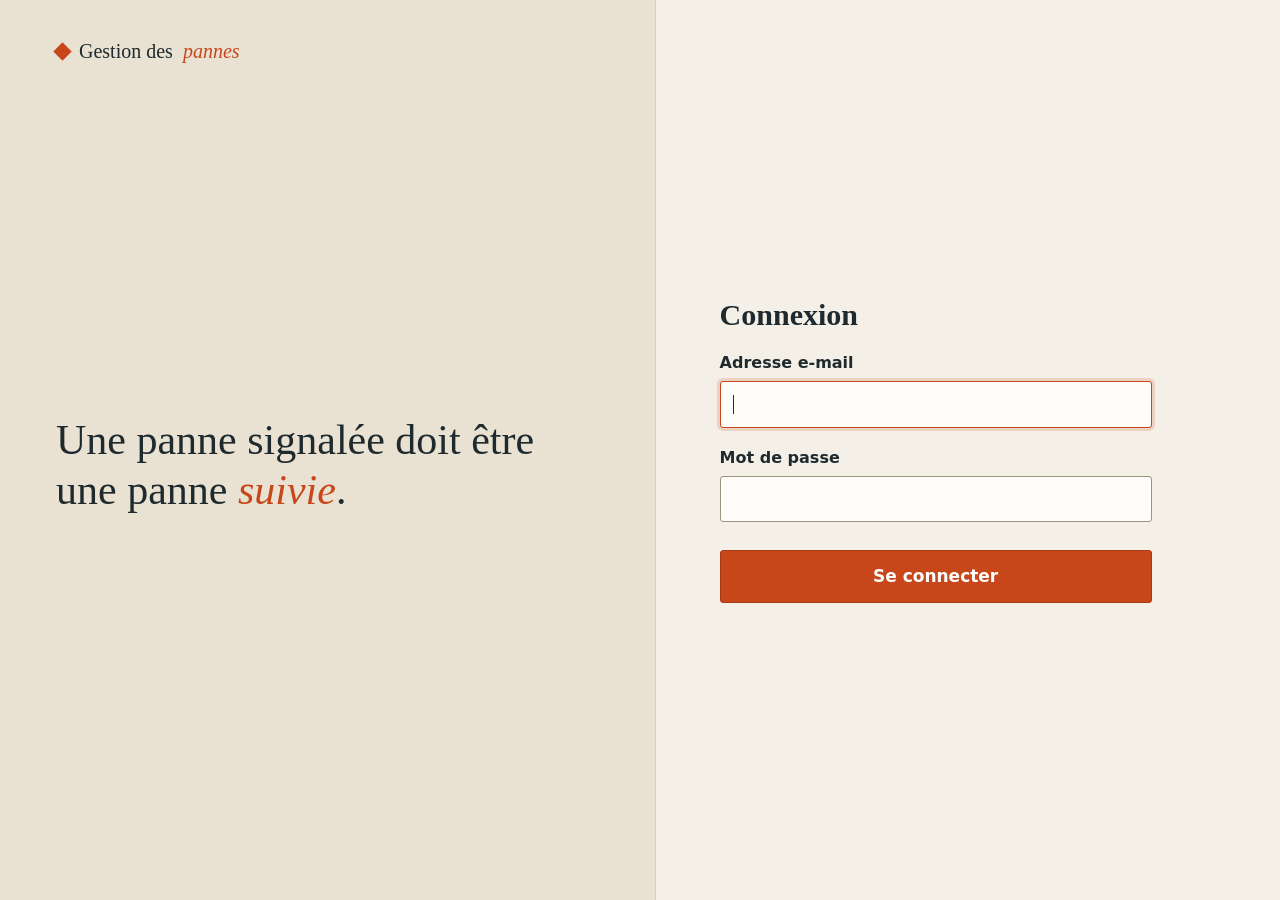
==== src/main/resources/static/detail.html @ f785fe96 "adaugare de probleme + sincronizare cu bd + filte + detalii + prise en charge" ====
<!DOCTYPE html>
<html lang="fr">
<head>
    <meta charset="UTF-8">
    <meta name="viewport" content="width=device-width, initial-scale=1">
    <title>Détail d'une panne - Gestion des pannes</title>
    <link rel="stylesheet" href="css/style.css">
</head>
<body>
<div id="contenu">
    <p class="retour"><a href="liste.html">← Retour à la liste</a></p>
    <div id="alerte" class="alerte" hidden></div>
    <div id="fiche"></div>
</div>

<script src="js/app.js"></script>
<script>
    (async () => {
        const utilisateur = await exigerConnexion();
        if (!utilisateur) return;

        // La mise en page recrée la page : on cherche les éléments APRÈS cet appel.
        afficherMiseEnPage(utilisateur, "liste");

        const id = new URLSearchParams(window.location.search).get("id");
        const alerte = document.getElementById("alerte");
        const fiche = document.getElementById("fiche");

        function montrer(message, succes) {
            alerte.textContent = message;
            alerte.classList.toggle("succes", !!succes);
            alerte.hidden = false;
            window.scrollTo(0, 0);
        }

        function zoneActions(d) {
            if (d.peutPrendreEnCharge) {
                return `<div class="zone-action">
                                <button type="button" id="bouton-prise">Prendre en charge</button>
                            </div>`;
            }
            if (d.peutResoudre) {
                return `<div class="zone-action">
                                <label for="commentaire">Qu'avez-vous fait pour résoudre cette panne ?</label>
                                <textarea id="commentaire"></textarea>
                                <button type="button" id="bouton-resolution">Marquer comme résolue</button>
                                <div id="confirmation" class="confirmation" hidden>
                                    <p>Confirmez-vous que cette panne est bien résolue ? Cette action est définitive.</p>
                                    <button type="button" id="bouton-confirmer">Oui, elle est résolue</button>
                                    <button type="button" class="secondaire" id="bouton-annuler">Annuler</button>
                                </div>
                            </div>`;
            }
            return "";
        }

        function afficher(d) {
            const p = d.panne;
            const historique = d.interventions.map(i => `
                    <li>
                        <div class="quand">${formaterDateHeure(i.date)}</div>
                        <div><span class="quoi">${echapper(i.actionLibelle)}</span> · ${echapper(i.auteur)}</div>
                        ${i.commentaire ? `<p class="commentaire">${echapper(i.commentaire)}</p>` : ""}
                    </li>`).join("");

            fiche.innerHTML = `
                    <h1>${echapper(p.titre)}</h1>
                    <dl class="infos">
                        <dt>Statut</dt>
                        <dd><span class="statut ${classeStatut(p.statut)}">${echapper(p.statutLibelle)}</span></dd>
                        <dt>Priorité</dt>
                        <dd class="${p.priorite === "HAUTE" ? "priorite-haute" : ""}">${echapper(p.prioriteLibelle)}</dd>
                        <dt>Catégorie</dt><dd>${echapper(p.categorieLibelle)}</dd>
                        <dt>Lieu</dt><dd>${echapper(p.lieu)}</dd>
                        <dt>Signalée par</dt>
                        <dd>${echapper(p.signaleur)}, le ${formaterDateHeure(p.dateSignalement)}</dd>
                        ${p.responsable ? `<dt>Responsable</dt><dd>${echapper(p.responsable)}</dd>` : ""}
                        ${p.dateResolution ? `<dt>Résolue le</dt><dd>${formaterDateHeure(p.dateResolution)}</dd>` : ""}
                    </dl>

                    <h2>Description</h2>
                    <p class="description">${echapper(p.description)}</p>

                    ${zoneActions(d)}

                    <h2>Historique des interventions</h2>
                    <ol class="historique">${historique}</ol>`;

            document.getElementById("bouton-prise")?.addEventListener("click", () =>
                agir(`/api/pannes/${id}/prise-en-charge`, null, "La panne est maintenant prise en charge par vous."));

            document.getElementById("bouton-resolution")?.addEventListener("click", () =>
                agir(`/api/pannes/${id}/resolution`,
                    { commentaire: document.getElementById("commentaire").value },
                    "La panne est marquée comme résolue."));
            document.getElementById("bouton-prise")?.addEventListener("click", () =>
                agir(`/api/pannes/${id}/prise-en-charge`, null, "La panne est maintenant prise en charge par vous."));

            const boutonResolution = document.getElementById("bouton-resolution");
            if (boutonResolution) {
                const confirmation = document.getElementById("confirmation");
                const ouvrir = () => { boutonResolution.hidden = true; confirmation.hidden = false; };
                const fermer = () => { boutonResolution.hidden = false; confirmation.hidden = true; };

                boutonResolution.addEventListener("click", ouvrir);
                document.getElementById("bouton-annuler").addEventListener("click", fermer);
                document.getElementById("bouton-confirmer").addEventListener("click", () =>
                    agir(`/api/pannes/${id}/resolution`,
                        { commentaire: document.getElementById("commentaire").value },
                        "La panne est marquée comme résolue.",
                        fermer));
            }
        }

        async function charger() {
            try {
                afficher(await api("/api/pannes/" + encodeURIComponent(id)));
            } catch (e) {
                montrer(e.message, false);
            }
        }

        // Envoie une action ; en cas de refus (409, 403...), affiche le message
        // du serveur puis recharge la page pour montrer l'état réel de la panne.
        async function agir(url, corps, messageSucces, apresRefusDeSaisie) {
            alerte.hidden = true;
            try {
                afficher(await api(url, { method: "POST", corps: corps || {} }));
                montrer(messageSucces, true);
            } catch (e) {
                const detail = Object.values(e.erreurs || {})[0];
                montrer(detail || e.message, false);
                if (e.statut === 400) {
                    if (apresRefusDeSaisie) apresRefusDeSaisie();
                } else {
                    await charger();
                }
            }
        }

        if (!id) {
            montrer("Aucune panne sélectionnée.", false);
            return;
        }
        charger();
    })();
</script>
</body>
</html>
---- src/main/resources/static/css/style.css ----
/* Gestion des pannes - feuille de style
   Idée : un carnet d'atelier. Papier chaud, encre foncée, un orange de
   signalisation pour tout ce qui demande l'attention. */

:root {
    --papier: #f4f0e8;
    --papier-fonce: #ebe5d8;
    --blanc: #fffdf9;
    --encre: #1f2a2e;
    --doux: #3b464a;
    --trait: #d8d1c2;
    --signal: #c8471a;
    --signal-fonce: #a63a14;
    --vert: #2f6b45;
    --ambre: #b7791f;
    --erreur: #a4262c;
    --titres: Georgia, "Times New Roman", serif;
    --texte: "Segoe UI", system-ui, Arial, sans-serif;
}

* { box-sizing: border-box; }

body {
    margin: 0;
    font-family: var(--texte);
    font-size: 16px;
    line-height: 1.55;
    color: var(--encre);
    background: var(--papier);
}

a { color: var(--encre); text-decoration-color: var(--signal); text-underline-offset: 3px; }
a:hover { color: var(--signal-fonce); }

/* ---------- marque ---------- */
.nom { font-family: var(--titres); font-size: 20px; display: flex; align-items: center; gap: 10px; }
.nom em { color: inherit; font-style: italic; }
.marque {
    width: 13px; height: 13px;
    background: var(--signal);
    transform: rotate(45deg);
    flex-shrink: 0;
}

/* ---------- barre du haut ---------- */
.barre-haut {
    background: #e9e2d3;
    color: var(--encre);
    height: 58px;
    padding: 0 26px;
    display: flex;
    align-items: center;
    justify-content: space-between;
    border-bottom: 1px solid var(--trait);
}
.barre-haut .nom em { color: var(--signal); }
.barre-haut .compte { font-size: 15px; }
.barre-haut .compte .role { color: inherit; }
.barre-haut .compte button {
    background: transparent;
    border: 1px solid var(--encre);
    color: var(--encre);
    padding: 4px 12px;
    margin-left: 14px;
    border-radius: 3px;
    font: inherit;
    font-size: 14px;
    cursor: pointer;
}
.barre-haut .compte button:hover { background: var(--encre); color: var(--papier); }

/* ---------- menu + contenu ---------- */
.conteneur { display: flex; min-height: calc(100vh - 58px); }

.menu {
    width: 240px;
    flex-shrink: 0;
    padding: 30px 0;
    border-right: 1px solid var(--trait);
}
.menu a {
    display: block;
    padding: 11px 26px;
    font-size: 17px;
    text-decoration: none;
    border-left: 4px solid transparent;
}
.menu a:hover { background: var(--papier-fonce); color: var(--encre); }
.menu a.actif {
    border-left-color: var(--signal);
    background: var(--papier-fonce);
    font-weight: 600;
}

main.contenu { flex: 1; padding: 34px 48px; max-width: 1020px; }

h1 {
    font-family: var(--titres);
    font-size: 30px;
    font-weight: 700;
    line-height: 1.2;
    margin: 0 0 6px;
}
h2 { font-family: var(--titres); font-size: 20px; margin: 28px 0 8px; }
.sous-titre { margin: 0 0 26px; color: var(--doux); font-size: 17px; max-width: 56ch; }

/* ---------- formulaires ---------- */
label { display: block; margin: 18px 0 5px; font-weight: 600; }

input, select, textarea {
    width: 100%;
    padding: 10px 12px;
    border: 1.5px solid #9b9480;
    border-radius: 3px;
    background: var(--blanc);
    font: inherit;
    color: var(--encre);
}
input:focus, select:focus, textarea:focus {
    outline: none;
    border-color: var(--signal);
    box-shadow: 0 0 0 3px rgba(200, 71, 26, .18);
}
.champ-erreur input, .champ-erreur select, .champ-erreur textarea { border-color: var(--erreur); }
.message-champ { color: var(--erreur); font-size: 14px; margin-top: 4px; }

button, .bouton {
    display: inline-block;
    background: var(--signal);
    color: #fff;
    border: 1.5px solid var(--signal-fonce);
    border-radius: 3px;
    padding: 10px 22px;
    font: inherit;
    font-weight: 600;
    cursor: pointer;
    text-decoration: none;
}
button:hover, .bouton:hover { background: var(--signal-fonce); color: #fff; }
.bouton.secondaire, button.secondaire {
    background: transparent;
    color: var(--encre);
    border-color: var(--encre);
}
.bouton.secondaire:hover, button.secondaire:hover { background: var(--encre); color: var(--papier); }

.alerte {
    background: var(--blanc);
    border: 1px solid var(--trait);
    border-left: 5px solid var(--erreur);
    padding: 11px 16px;
    margin: 16px 0;
}
.alerte.succes { border-left-color: var(--vert); }

/* ---------- tableaux ---------- */
table { width: 100%; border-collapse: collapse; background: var(--blanc); }
th, td { padding: 11px 14px; border-bottom: 1px solid var(--trait); text-align: left; }
th {
    font-size: 13px;
    text-transform: uppercase;
    letter-spacing: .06em;
    color: var(--doux);
    background: var(--papier-fonce);
    border-bottom: 2px solid #c9c1ae;
}
tbody tr:hover { background: #faf6ee; }

/* ---------- statuts : un point de couleur + le mot ---------- */
.statut::before {
    content: "";
    display: inline-block;
    width: 9px; height: 9px;
    border-radius: 50%;
    margin-right: 8px;
    background: var(--doux);
}
.statut-new::before { background: var(--signal); }
.statut-in-progress::before { background: var(--ambre); }
.statut-done::before { background: var(--vert); }

/* ---------- accueil : liste d'actions ---------- */
.actions { border-top: 1px solid var(--trait); max-width: 640px; margin-top: 24px; }
.actions a {
    display: flex;
    justify-content: space-between;
    align-items: center;
    gap: 20px;
    padding: 20px 4px;
    border-bottom: 1px solid var(--trait);
    text-decoration: none;
}
.actions a strong { font-family: var(--titres); font-size: 21px; font-weight: 700; }
.actions a::after { content: "\2192"; color: var(--signal); font-size: 22px; transition: transform .15s; }
.actions a:hover { background: var(--papier-fonce); }
.actions a:hover::after { transform: translateX(5px); }

/* ---------- page de connexion ---------- */
.login { display: grid; grid-template-columns: 1.05fr 1fr; min-height: 100vh; }

/* panneau de gauche : presque la couleur du papier, à peine plus chaud */
.login .gauche {
    background: #e9e2d3;
    color: var(--encre);
    padding: 36px 56px;
    display: flex;
    flex-direction: column;
    border-right: 1px solid var(--trait);
}
.login .gauche .nom em { color: var(--signal); }
.login .gauche .phrase { margin: auto 0; }
.login .gauche blockquote {
    margin: 0;
    font-family: var(--titres);
    font-size: 42px;
    line-height: 1.18;
    max-width: 14em;
}
.login .gauche blockquote em { color: var(--signal); }

.login .droite { padding: 80px 64px; max-width: 560px; align-self: center; width: 100%; }
.login .droite h1 { margin-bottom: 14px; }
.login .droite button[type=submit] { margin-top: 24px; width: 100%; padding: 12px; font-size: 17px; }

@media (max-width: 860px) {
    .login { grid-template-columns: 1fr; }
    .login .gauche { padding: 24px 28px 34px; gap: 40px; }
    .login .gauche blockquote { font-size: 30px; }
    .login .droite { padding: 34px 28px; }
    .menu { width: 180px; }
    main.contenu { padding: 24px; }
}

/* ---------- formulaire de signalement ---------- */
.formulaire-page { max-width: 640px; }
.formulaire-page textarea { min-height: 140px; resize: vertical; }
.deux-colonnes { display: grid; grid-template-columns: 1fr 1fr; gap: 22px; }
.boutons { margin-top: 28px; display: flex; align-items: center; gap: 12px; }

/* ---------- liste des pannes ---------- */
.filtres {
    display: grid;
    grid-template-columns: 2fr 1fr 1fr 1fr auto;
    gap: 14px;
    align-items: end;
    margin: 22px 0 18px;
}
.filtres label { margin: 0 0 4px; }
.filtres .boutons { margin: 0; }
.resultat { margin: 0 0 10px; font-weight: 600; }
.tableau { overflow-x: auto; }
.tableau a { font-weight: 600; }
.priorite-haute { color: var(--signal-fonce); font-weight: 600; }
.vide { padding: 22px 4px; }

@media (max-width: 980px) {
    .filtres { grid-template-columns: 1fr 1fr; }
}
/* ---------- détail d'une panne ---------- */
.retour { margin: 0 0 14px; }
.infos {
    display: grid;
    grid-template-columns: 150px 1fr;
    gap: 8px 20px;
    margin: 18px 0 6px;
}
.infos dt { font-weight: 600; }
.infos dd { margin: 0; }
.description { white-space: pre-wrap; max-width: 62ch; margin: 0; }

.zone-action { border-top: 1px solid var(--trait); margin-top: 30px; padding-top: 4px; max-width: 520px; }
.zone-action textarea { min-height: 90px; resize: vertical; }
.zone-action button { margin-top: 14px; }

.historique {
    list-style: none;
    margin: 12px 0 0 6px;
    padding: 0;
    border-left: 2px solid var(--trait);
}
.historique li { position: relative; padding: 0 0 18px 20px; }
.historique li::before {
    content: "";
    position: absolute;
    left: -7px; top: 7px;
    width: 12px; height: 12px;
    background: var(--signal);
    transform: rotate(45deg);
}
.historique .quand { font-size: 14px; }
.historique .quoi { font-weight: 600; }
.historique .commentaire { margin: 4px 0 0; white-space: pre-wrap; }
/* L'attribut hidden doit toujours gagner, même sur les boutons */
[hidden] { display: none !important; }

.confirmation {
    border-left: 4px solid var(--signal);
    background: var(--blanc);
    padding: 12px 16px;
    margin-top: 14px;
}
.confirmation p { margin: 0 0 12px; font-weight: 600; }
.confirmation button { margin: 0 10px 0 0; }
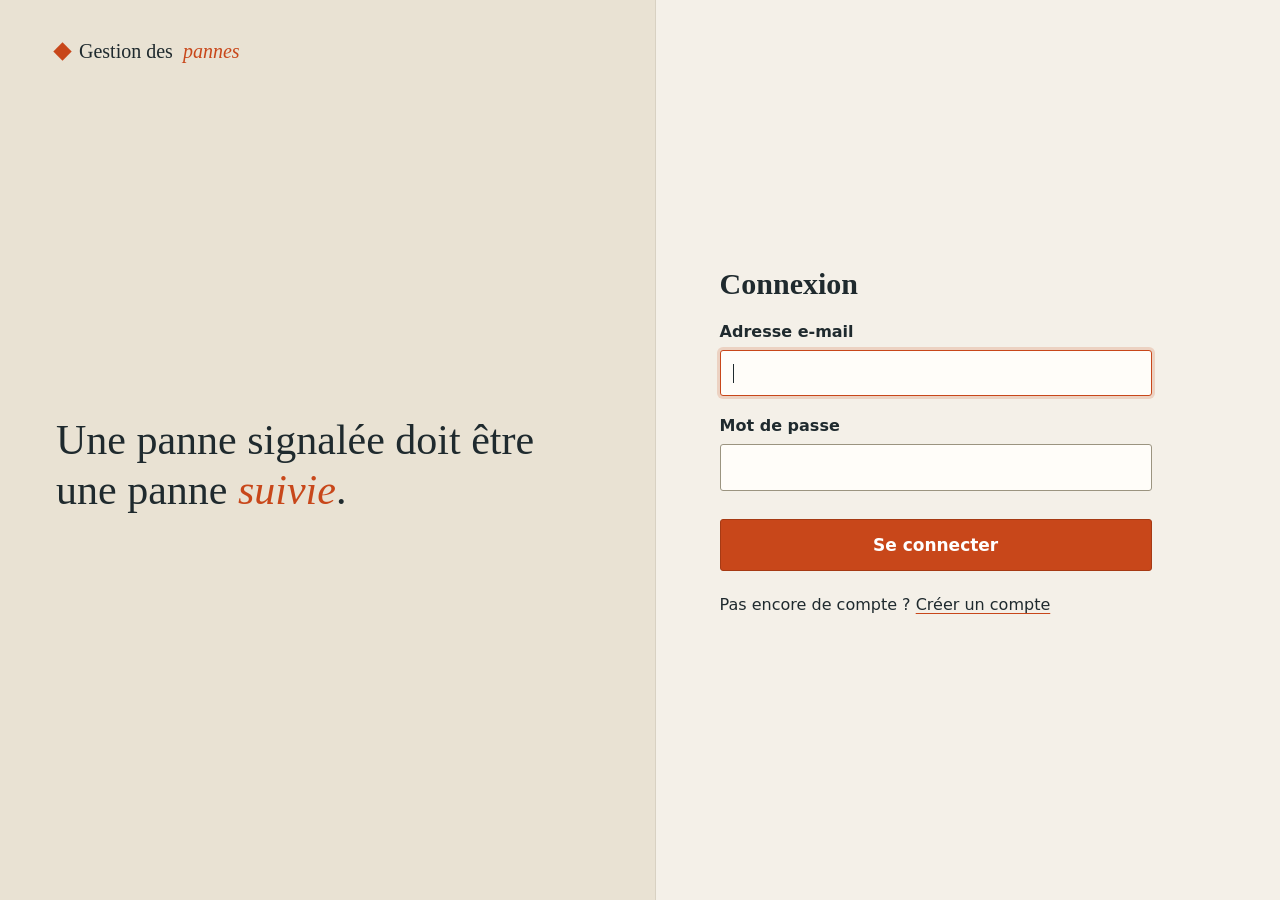
==== commit e23cdb11: "doner" ====
--- a/src/main/resources/static/detail.html
+++ b/src/main/resources/static/detail.html
@@ -19,7 +19,6 @@
         const utilisateur = await exigerConnexion();
         if (!utilisateur) return;
 
-        // La mise en page recrée la page : on cherche les éléments APRÈS cet appel.
         afficherMiseEnPage(utilisateur, "liste");
 
         const id = new URLSearchParams(window.location.search).get("id");
@@ -34,13 +33,16 @@
         }
 
         function zoneActions(d) {
+            let html = "";
+
             if (d.peutPrendreEnCharge) {
-                return `<div class="zone-action">
+                html += `<div class="zone-action">
                                 <button type="button" id="bouton-prise">Prendre en charge</button>
                             </div>`;
             }
+
             if (d.peutResoudre) {
-                return `<div class="zone-action">
+                html += `<div class="zone-action">
                                 <label for="commentaire">Qu'avez-vous fait pour résoudre cette panne ?</label>
                                 <textarea id="commentaire"></textarea>
                                 <button type="button" id="bouton-resolution">Marquer comme résolue</button>
@@ -51,7 +53,21 @@
                                 </div>
                             </div>`;
             }
-            return "";
+
+            if (d.peutModifier || d.peutSupprimer) {
+                html += `<div class="zone-action">
+                                <div class="rangee">
+                                    ${d.peutModifier ? `<a class="bouton secondaire" href="signaler.html?id=${d.panne.id}">Modifier</a>` : ""}
+                                    ${d.peutSupprimer ? `<button type="button" class="danger" id="bouton-suppression">Supprimer</button>` : ""}
+                                </div>
+                                ${d.peutSupprimer ? `<div id="confirmation-suppression" class="confirmation" hidden>
+                                    <p>Supprimer définitivement cette panne et son historique ?</p>
+                                    <button type="button" class="danger" id="bouton-confirmer-suppression">Oui, supprimer</button>
+                                    <button type="button" class="secondaire" id="bouton-annuler-suppression">Annuler</button>
+                                </div>` : ""}
+                            </div>`;
+            }
+            return html;
         }
 
         function afficher(d) {
@@ -65,13 +81,17 @@
 
             fiche.innerHTML = `
                     <h1>${echapper(p.titre)}</h1>
+                    ${d.avertissement ? `<p class="avertissement">${echapper(d.avertissement)}</p>` : ""}
                     <dl class="infos">
                         <dt>Statut</dt>
                         <dd><span class="statut ${classeStatut(p.statut)}">${echapper(p.statutLibelle)}</span></dd>
                         <dt>Priorité</dt>
                         <dd class="${p.priorite === "HAUTE" ? "priorite-haute" : ""}">${echapper(p.prioriteLibelle)}</dd>
                         <dt>Catégorie</dt><dd>${echapper(p.categorieLibelle)}</dd>
-                        <dt>Lieu</dt><dd>${echapper(p.lieu)}</dd>
+                        <dt>Campus</dt>
+                        <dd>${p.campus ? echapper(p.campus) + "<br>" + echapper(p.campusAdresse) : "Non renseigné"}</dd>
+                        <dt>Faculté / service</dt><dd>${p.unite ? echapper(p.unite) : "Non renseigné"}</dd>
+                        <dt>Salle / lieu</dt><dd>${echapper(p.lieu)}</dd>
                         <dt>Signalée par</dt>
                         <dd>${echapper(p.signaleur)}, le ${formaterDateHeure(p.dateSignalement)}</dd>
                         ${p.responsable ? `<dt>Responsable</dt><dd>${echapper(p.responsable)}</dd>` : ""}
@@ -86,15 +106,10 @@
                     <h2>Historique des interventions</h2>
                     <ol class="historique">${historique}</ol>`;
 
+
             document.getElementById("bouton-prise")?.addEventListener("click", () =>
                 agir(`/api/pannes/${id}/prise-en-charge`, null, "La panne est maintenant prise en charge par vous."));
 
-            document.getElementById("bouton-resolution")?.addEventListener("click", () =>
-                agir(`/api/pannes/${id}/resolution`,
-                    { commentaire: document.getElementById("commentaire").value },
-                    "La panne est marquée comme résolue."));
-            document.getElementById("bouton-prise")?.addEventListener("click", () =>
-                agir(`/api/pannes/${id}/prise-en-charge`, null, "La panne est maintenant prise en charge par vous."));
 
             const boutonResolution = document.getElementById("bouton-resolution");
             if (boutonResolution) {
@@ -110,18 +125,27 @@
                         "La panne est marquée comme résolue.",
                         fermer));
             }
+
+            const boutonSuppression = document.getElementById("bouton-suppression");
+            if (boutonSuppression) {
+                const confirmation = document.getElementById("confirmation-suppression");
+                boutonSuppression.addEventListener("click", () => { confirmation.hidden = false; });
+                document.getElementById("bouton-annuler-suppression").addEventListener("click", () => {
+                    confirmation.hidden = true;
+                });
+                document.getElementById("bouton-confirmer-suppression").addEventListener("click", supprimer);
+            }
         }
 
         async function charger() {
             try {
                 afficher(await api("/api/pannes/" + encodeURIComponent(id)));
             } catch (e) {
+                fiche.innerHTML = "";
                 montrer(e.message, false);
             }
         }
 
-        // Envoie une action ; en cas de refus (409, 403...), affiche le message
-        // du serveur puis recharge la page pour montrer l'état réel de la panne.
         async function agir(url, corps, messageSucces, apresRefusDeSaisie) {
             alerte.hidden = true;
             try {
@@ -138,6 +162,17 @@
             }
         }
 
+        async function supprimer() {
+            alerte.hidden = true;
+            try {
+                await api("/api/pannes/" + encodeURIComponent(id), { method: "DELETE" });
+                window.location.href = "liste.html";
+            } catch (e) {
+                montrer(e.message, false);
+                await charger();
+            }
+        }
+
         if (!id) {
             montrer("Aucune panne sélectionnée.", false);
             return;
--- a/src/main/resources/static/css/style.css
+++ b/src/main/resources/static/css/style.css
@@ -1,7 +1,3 @@
-/* Gestion des pannes - feuille de style
-   Idée : un carnet d'atelier. Papier chaud, encre foncée, un orange de
-   signalisation pour tout ce qui demande l'attention. */
-
 :root {
     --papier: #f4f0e8;
     --papier-fonce: #ebe5d8;
@@ -32,7 +28,7 @@
 a { color: var(--encre); text-decoration-color: var(--signal); text-underline-offset: 3px; }
 a:hover { color: var(--signal-fonce); }
 
-/* ---------- marque ---------- */
+
 .nom { font-family: var(--titres); font-size: 20px; display: flex; align-items: center; gap: 10px; }
 .nom em { color: inherit; font-style: italic; }
 .marque {
@@ -42,7 +38,7 @@
     flex-shrink: 0;
 }
 
-/* ---------- barre du haut ---------- */
+
 .barre-haut {
     background: #e9e2d3;
     color: var(--encre);
@@ -69,7 +65,7 @@
 }
 .barre-haut .compte button:hover { background: var(--encre); color: var(--papier); }
 
-/* ---------- menu + contenu ---------- */
+
 .conteneur { display: flex; min-height: calc(100vh - 58px); }
 
 .menu {
@@ -104,7 +100,7 @@
 h2 { font-family: var(--titres); font-size: 20px; margin: 28px 0 8px; }
 .sous-titre { margin: 0 0 26px; color: var(--doux); font-size: 17px; max-width: 56ch; }
 
-/* ---------- formulaires ---------- */
+
 label { display: block; margin: 18px 0 5px; font-weight: 600; }
 
 input, select, textarea {
@@ -153,7 +149,7 @@
 }
 .alerte.succes { border-left-color: var(--vert); }
 
-/* ---------- tableaux ---------- */
+
 table { width: 100%; border-collapse: collapse; background: var(--blanc); }
 th, td { padding: 11px 14px; border-bottom: 1px solid var(--trait); text-align: left; }
 th {
@@ -166,7 +162,7 @@
 }
 tbody tr:hover { background: #faf6ee; }
 
-/* ---------- statuts : un point de couleur + le mot ---------- */
+
 .statut::before {
     content: "";
     display: inline-block;
@@ -179,7 +175,7 @@
 .statut-in-progress::before { background: var(--ambre); }
 .statut-done::before { background: var(--vert); }
 
-/* ---------- accueil : liste d'actions ---------- */
+
 .actions { border-top: 1px solid var(--trait); max-width: 640px; margin-top: 24px; }
 .actions a {
     display: flex;
@@ -195,10 +191,10 @@
 .actions a:hover { background: var(--papier-fonce); }
 .actions a:hover::after { transform: translateX(5px); }
 
-/* ---------- page de connexion ---------- */
+
 .login { display: grid; grid-template-columns: 1.05fr 1fr; min-height: 100vh; }
 
-/* panneau de gauche : presque la couleur du papier, à peine plus chaud */
+
 .login .gauche {
     background: #e9e2d3;
     color: var(--encre);
@@ -231,22 +227,23 @@
     main.contenu { padding: 24px; }
 }
 
-/* ---------- formulaire de signalement ---------- */
+
 .formulaire-page { max-width: 640px; }
 .formulaire-page textarea { min-height: 140px; resize: vertical; }
 .deux-colonnes { display: grid; grid-template-columns: 1fr 1fr; gap: 22px; }
 .boutons { margin-top: 28px; display: flex; align-items: center; gap: 12px; }
 
-/* ---------- liste des pannes ---------- */
+
 .filtres {
     display: grid;
-    grid-template-columns: 2fr 1fr 1fr 1fr auto;
+    grid-template-columns: repeat(4, 1fr);
     gap: 14px;
     align-items: end;
     margin: 22px 0 18px;
 }
 .filtres label { margin: 0 0 4px; }
 .filtres .boutons { margin: 0; }
+.filtres .large { grid-column: span 2; }
 .resultat { margin: 0 0 10px; font-weight: 600; }
 .tableau { overflow-x: auto; }
 .tableau a { font-weight: 600; }
@@ -256,7 +253,7 @@
 @media (max-width: 980px) {
     .filtres { grid-template-columns: 1fr 1fr; }
 }
-/* ---------- détail d'une panne ---------- */
+
 .retour { margin: 0 0 14px; }
 .infos {
     display: grid;
@@ -290,7 +287,7 @@
 .historique .quand { font-size: 14px; }
 .historique .quoi { font-weight: 600; }
 .historique .commentaire { margin: 4px 0 0; white-space: pre-wrap; }
-/* L'attribut hidden doit toujours gagner, même sur les boutons */
+
 [hidden] { display: none !important; }
 
 .confirmation {
@@ -300,4 +297,62 @@
     margin-top: 14px;
 }
 .confirmation p { margin: 0 0 12px; font-weight: 600; }
-.confirmation button { margin: 0 10px 0 0; }+.confirmation button { margin: 0 10px 0 0; }
+
+
+.rangee { display: flex; gap: 12px; align-items: center; margin-top: 14px; }
+.rangee button, .rangee .bouton { margin: 0; }
+
+button.danger, .danger { background: var(--erreur); border-color: #7d1c21; color: #fff; }
+button.danger:hover, .danger:hover { background: #7d1c21; }
+
+.avatar-petit {
+    display: inline-flex;
+    align-items: center;
+    justify-content: center;
+    width: 32px;
+    height: 32px;
+    margin-right: 9px;
+    border-radius: 50%;
+    object-fit: cover;
+    vertical-align: middle;
+    background: #d2c7ae;
+    color: var(--encre);
+    font-size: 13px;
+    font-weight: 600;
+}
+.barre-haut .compte a { color: inherit; text-decoration: none; }
+.barre-haut .compte a:hover { text-decoration: underline; }
+
+.profil { display: flex; gap: 44px; align-items: flex-start; flex-wrap: wrap; margin-top: 22px; }
+.profil-photo { display: flex; flex-direction: column; align-items: center; gap: 14px; }
+.profil-corps { flex: 1; min-width: 300px; max-width: 520px; }
+.profil-corps .infos { margin-top: 0; }
+.profil-corps #vue > button { margin-top: 18px; }
+.profil-mdp { margin-top: 34px; }
+
+.avatar {
+    display: flex;
+    align-items: center;
+    justify-content: center;
+    width: 132px;
+    height: 132px;
+    border-radius: 50%;
+    object-fit: cover;
+    background: var(--papier-fonce);
+    border: 1px solid var(--trait);
+    font-family: var(--titres);
+    font-size: 46px;
+}
+
+.avertissement {
+    border-left: 5px solid var(--erreur);
+    background: var(--blanc);
+    color: var(--erreur);
+    font-weight: 600;
+    padding: 12px 16px;
+    margin: 6px 0 14px;
+    max-width: 62ch;
+}
+.lien-bas { margin-top: 22px; }
+.tableau td button { padding: 5px 12px; font-size: 14px; margin: 0 6px 4px 0; }
